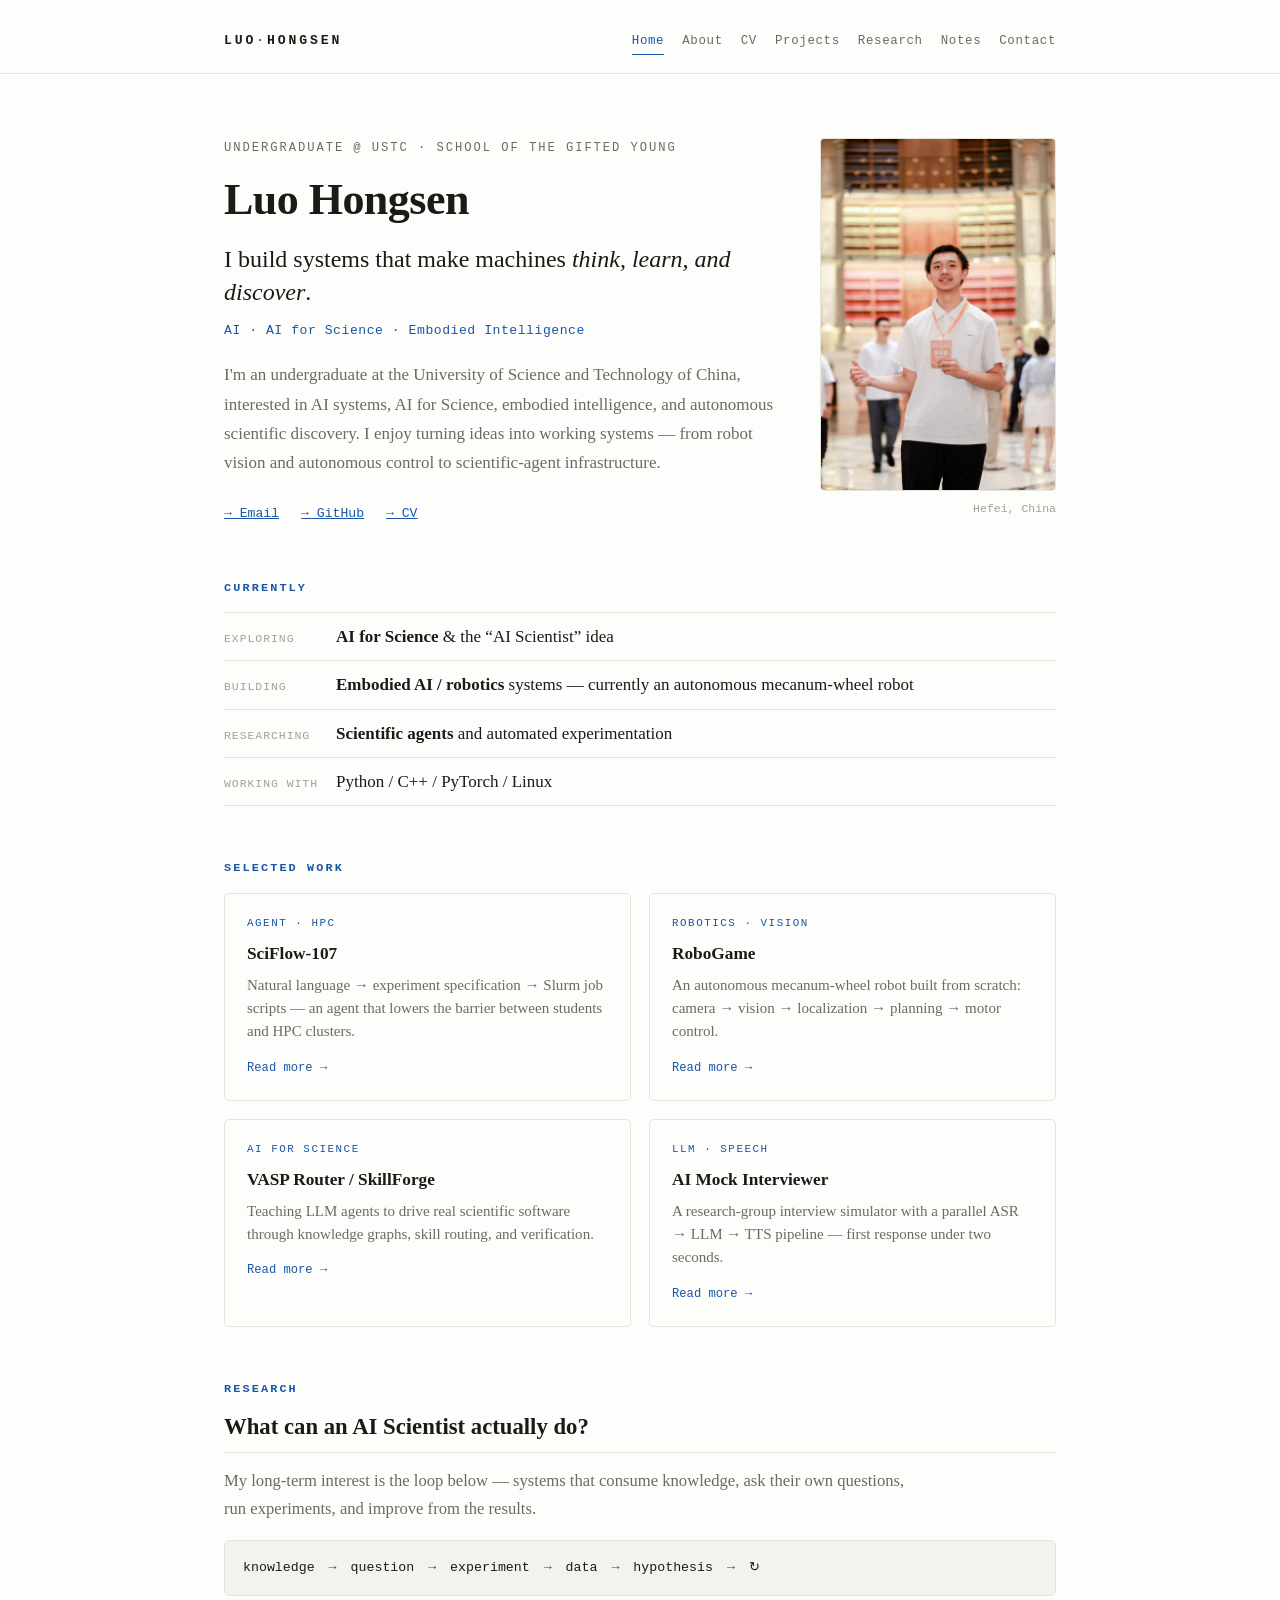
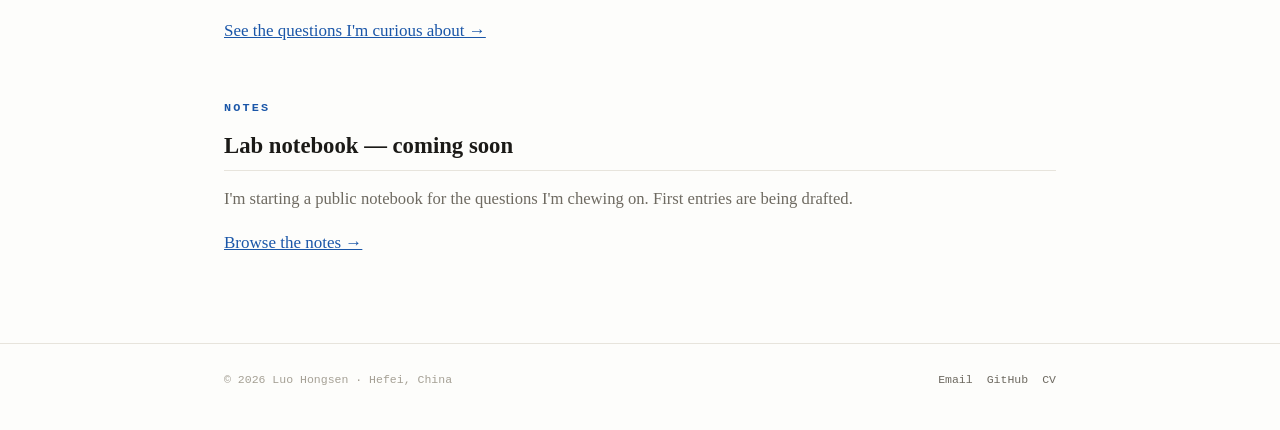
==== index.html @ 3cc77bd3 "Initial version of personal website" ====
<!DOCTYPE html>
<html lang="en">
<head>
  <meta charset="utf-8">
  <meta name="viewport" content="width=device-width, initial-scale=1">
  <title>Luo Hongsen — AI · AI for Science · Embodied Intelligence</title>
  <meta name="description" content="Luo Hongsen is an undergraduate at USTC working on AI systems, AI for Science, scientific agents, and embodied intelligence.">
  <link rel="icon" type="image/svg+xml" href="assets/img/favicon.svg">
  <link rel="stylesheet" href="assets/css/style.css">
</head>
<body>

  <header class="site-header">
    <div class="container">
      <a class="wordmark" href="index.html">Luo<em>&middot;</em>Hongsen</a>
      <nav class="site-nav">
        <a href="index.html" class="active">Home</a>
        <a href="about.html">About</a>
        <a href="cv.html">CV</a>
        <a href="projects.html">Projects</a>
        <a href="research.html">Research</a>
        <a href="notes.html">Notes</a>
        <a href="contact.html">Contact</a>
      </nav>
    </div>
  </header>

  <main class="page">
    <div class="container">

      <!-- ============ HERO ============ -->
      <section class="hero">
        <div class="hero-text">
          <p class="eyebrow">Undergraduate @ USTC &middot; School of the Gifted Young</p>
          <h1>Luo Hongsen</h1>
          <p class="tagline">I build systems that make machines <em>think, learn, and discover</em>.</p>
          <p class="hero-field">AI &middot; AI for Science &middot; Embodied Intelligence</p>
          <p class="lede">
            I'm an undergraduate at the University of Science and Technology of China,
            interested in AI systems, AI for Science, embodied intelligence, and
            autonomous scientific discovery. I enjoy turning ideas into working
            systems — from robot vision and autonomous control to scientific-agent
            infrastructure.
          </p>
          <div class="hero-links">
            <a href="mailto:jasonluohs@mail.ustc.edu.cn">&rarr; Email</a>
            <a href="https://github.com/jasonluohs" target="_blank" rel="noopener">&rarr; GitHub</a>
            <a href="cv.html">&rarr; CV</a>
          </div>
        </div>
        <figure class="hero-photo">
          <!-- 换照片:替换 assets/img/profile.jpg 即可 -->
          <img src="assets/img/profile.jpg" alt="Photo of Luo Hongsen" width="960" height="1440">
          <figcaption>Hefei, China</figcaption>
        </figure>
      </section>

      <!-- ============ CURRENTLY ============ -->
      <section class="section">
        <p class="section-label">Currently</p>
        <ul class="now-list">
          <li><span class="k">Exploring</span><span><strong>AI for Science</strong> &amp; the “AI Scientist” idea</span></li>
          <li><span class="k">Building</span><span><strong>Embodied AI / robotics</strong> systems — currently an autonomous mecanum-wheel robot</span></li>
          <li><span class="k">Researching</span><span><strong>Scientific agents</strong> and automated experimentation</span></li>
          <li><span class="k">Working with</span><span>Python / C++ / PyTorch / Linux</span></li>
        </ul>
      </section>

      <!-- ============ SELECTED WORK ============ -->
      <section class="section">
        <p class="section-label">Selected Work</p>
        <div class="card-grid">
          <a class="card" href="projects.html#sciflow">
            <span class="tag">Agent &middot; HPC</span>
            <h3>SciFlow-107</h3>
            <p>Natural language &rarr; experiment specification &rarr; Slurm job scripts — an agent that lowers the barrier between students and HPC clusters.</p>
            <span class="more">Read more &rarr;</span>
          </a>
          <a class="card" href="projects.html#robogame">
            <span class="tag">Robotics &middot; Vision</span>
            <h3>RoboGame</h3>
            <p>An autonomous mecanum-wheel robot built from scratch: camera &rarr; vision &rarr; localization &rarr; planning &rarr; motor control.</p>
            <span class="more">Read more &rarr;</span>
          </a>
          <a class="card" href="projects.html#vasp-router">
            <span class="tag">AI for Science</span>
            <h3>VASP Router / SkillForge</h3>
            <p>Teaching LLM agents to drive real scientific software through knowledge graphs, skill routing, and verification.</p>
            <span class="more">Read more &rarr;</span>
          </a>
          <a class="card" href="projects.html#interviewer">
            <span class="tag">LLM &middot; Speech</span>
            <h3>AI Mock Interviewer</h3>
            <p>A research-group interview simulator with a parallel ASR &rarr; LLM &rarr; TTS pipeline — first response under two seconds.</p>
            <span class="more">Read more &rarr;</span>
          </a>
        </div>
      </section>

      <!-- ============ RESEARCH TEASER ============ -->
      <section class="section">
        <p class="section-label">Research</p>
        <h2>What can an AI Scientist actually do?</h2>
        <p class="page-intro">
          My long-term interest is the loop below — systems that consume knowledge,
          ask their own questions, run experiments, and improve from the results.
        </p>
        <div class="flow">
          knowledge <span class="arr">&rarr;</span> question <span class="arr">&rarr;</span> experiment <span class="arr">&rarr;</span> data <span class="arr">&rarr;</span> hypothesis <span class="arr">&rarr;</span> &#8635;
        </div>
        <p><a href="research.html">See the questions I'm curious about &rarr;</a></p>
      </section>

      <!-- ============ NOTES TEASER ============ -->
      <section class="section">
        <p class="section-label">Notes</p>
        <h2>Lab notebook — coming soon</h2>
        <p class="page-intro">
          I'm starting a public notebook for the questions I'm chewing on. First entries are being drafted.
        </p>
        <p><a href="notes.html">Browse the notes &rarr;</a></p>
      </section>

    </div>
  </main>

  <footer class="site-footer">
    <div class="container">
      <span>&copy; 2026 Luo Hongsen &middot; Hefei, China</span>
      <nav class="foot-nav">
        <a href="mailto:jasonluohs@mail.ustc.edu.cn">Email</a>
        <a href="https://github.com/jasonluohs" target="_blank" rel="noopener">GitHub</a>
        <a href="cv.html">CV</a>
      </nav>
    </div>
  </footer>

</body>
</html>
---- assets/css/style.css ----
/* ============================================================
   jasonluohs.github.io — minimal academic style
   white paper · black ink · one accent color · monospace details
   ============================================================ */

* { box-sizing: border-box; margin: 0; padding: 0; }

:root {
  --bg: #fdfdfb;
  --text: #1b1a17;
  --muted: #6e6a61;
  --faint: #a5a095;
  --accent: #1a56a8;
  --accent-dark: #123f7d;
  --rule: #e7e4dc;
  --soft: #f4f2ec;
  --serif: "Charter", "Bitstream Charter", "Sitka Text", Cambria, "Source Serif 4", Georgia, serif;
  --mono: ui-monospace, "SF Mono", "Cascadia Code", "JetBrains Mono", Menlo, Consolas, "Liberation Mono", monospace;
}

html { scroll-behavior: smooth; }

body {
  background: var(--bg);
  color: var(--text);
  font-family: var(--serif);
  font-size: 17px;
  line-height: 1.72;
  -webkit-font-smoothing: antialiased;
  text-rendering: optimizeLegibility;
}

.container { max-width: 880px; margin: 0 auto; padding: 0 24px; }

/* ---------- header / nav ---------- */

.site-header { border-bottom: 1px solid var(--rule); }
.site-header .container {
  display: flex; flex-wrap: wrap; align-items: baseline;
  gap: 10px 28px;
  padding-top: 30px; padding-bottom: 18px;
}
.wordmark {
  font-family: var(--mono); font-size: 0.82rem; font-weight: 600;
  letter-spacing: 0.22em; text-transform: uppercase;
  color: var(--text); text-decoration: none; white-space: nowrap;
}
.wordmark em { color: var(--accent); font-style: normal; }
.site-nav {
  margin-left: auto;
  display: flex; flex-wrap: wrap; gap: 4px 18px;
  font-family: var(--mono); font-size: 0.78rem; letter-spacing: 0.05em;
}
.site-nav a {
  color: var(--muted); text-decoration: none;
  padding-bottom: 2px; border-bottom: 1px solid transparent;
}
.site-nav a:hover { color: var(--text); }
.site-nav a.active { color: var(--accent); border-bottom-color: var(--accent); }

/* ---------- typography ---------- */

h1 {
  font-size: clamp(2rem, 5.2vw, 2.75rem);
  line-height: 1.12; font-weight: 600; letter-spacing: -0.012em;
  margin: 0 0 18px;
}
h2 {
  font-size: 1.42rem; line-height: 1.25; font-weight: 600;
  margin: 0 0 14px; padding-bottom: 10px; border-bottom: 1px solid var(--rule);
}
h3 { font-size: 1.08rem; font-weight: 600; line-height: 1.35; }
p { margin: 0 0 14px; }
a { color: var(--accent); }
a:hover { color: var(--accent-dark); }
strong { font-weight: 650; }
em { font-style: italic; }
ul, ol { margin: 0 0 14px 1.3em; }
li { margin-bottom: 6px; }

.page { padding: 56px 0 72px; }
.page-intro { color: var(--muted); font-size: 1.04rem; max-width: 42em; }
.section { margin-top: 52px; }
.section-label {
  font-family: var(--mono); font-size: 0.74rem; font-weight: 600;
  letter-spacing: 0.18em; text-transform: uppercase; color: var(--accent);
  margin: 0 0 14px;
}
.dim { color: var(--muted); }
.mono { font-family: var(--mono); }

hr.rule { border: 0; border-top: 1px solid var(--rule); margin: 44px 0; }

/* ---------- home hero ---------- */

.hero {
  display: grid; grid-template-columns: minmax(0, 1fr) 236px;
  gap: 40px; align-items: start; padding-top: 8px;
}
.eyebrow {
  font-family: var(--mono); font-size: 0.76rem; letter-spacing: 0.16em;
  text-transform: uppercase; color: var(--muted); margin-bottom: 16px;
}
.tagline {
  font-size: clamp(1.25rem, 3vw, 1.5rem); line-height: 1.4;
  color: var(--text); margin: 18px 0 10px;
}
.hero-field {
  font-family: var(--mono); font-size: 0.82rem; color: var(--accent);
  letter-spacing: 0.04em; margin-bottom: 18px;
}
.lede { max-width: 34em; color: var(--muted); }
.hero-links {
  font-family: var(--mono); font-size: 0.82rem;
  display: flex; flex-wrap: wrap; gap: 6px 22px; margin-top: 26px;
}
.hero-photo img {
  display: block; width: 100%; height: auto;
  border: 1px solid var(--rule); border-radius: 4px;
}
.hero-photo figcaption {
  font-family: var(--mono); font-size: 0.72rem; color: var(--faint);
  margin-top: 8px; text-align: right;
}

/* ---------- currently list ---------- */

.now-list { list-style: none; margin-left: 0; }
.now-list li {
  display: flex; gap: 16px; align-items: baseline;
  padding: 9px 0; border-bottom: 1px solid var(--rule);
  margin: 0;
}
.now-list li:first-child { border-top: 1px solid var(--rule); }
.now-list .k {
  font-family: var(--mono); font-size: 0.72rem; letter-spacing: 0.08em;
  text-transform: uppercase; color: var(--faint);
  flex: 0 0 96px;
}

/* ---------- cards ---------- */

.card-grid {
  display: grid; grid-template-columns: repeat(2, minmax(0, 1fr));
  gap: 18px;
}
.card {
  border: 1px solid var(--rule); border-radius: 5px;
  padding: 20px 22px; text-decoration: none; color: var(--text);
  background: transparent;
  transition: border-color 0.15s ease, background 0.15s ease;
  display: block;
}
.card:hover { border-color: var(--accent); background: #ffffff; }
.card .tag {
  font-family: var(--mono); font-size: 0.68rem; letter-spacing: 0.14em;
  text-transform: uppercase; color: var(--accent); display: block;
  margin-bottom: 10px;
}
.card h3 { margin-bottom: 8px; }
.card p { font-size: 0.94rem; color: var(--muted); margin: 0; line-height: 1.55; }
.card .more {
  font-family: var(--mono); font-size: 0.76rem; color: var(--accent);
  display: inline-block; margin-top: 14px;
}

/* ---------- pipeline / diagram ---------- */

.flow {
  font-family: var(--mono); font-size: 0.83rem; line-height: 2;
  color: var(--text); background: var(--soft);
  border: 1px solid var(--rule); border-radius: 5px;
  padding: 14px 18px; margin: 16px 0 20px;
  overflow-x: auto; white-space: nowrap;
}
.flow .arr { color: var(--accent); padding: 0 6px; }

.diagram {
  font-family: var(--mono); font-size: 0.82rem; line-height: 1.75;
  color: var(--muted); background: var(--soft);
  border: 1px solid var(--rule); border-radius: 5px;
  padding: 18px 22px; margin: 16px 0 20px;
  overflow-x: auto; white-space: pre;
}
.diagram b, .diagram strong { color: var(--text); font-weight: 600; }

/* ---------- tech tags ---------- */

.tags { display: flex; flex-wrap: wrap; gap: 8px; margin: 14px 0 4px; }
.tags span {
  font-family: var(--mono); font-size: 0.72rem; color: var(--muted);
  background: var(--soft); border: 1px solid var(--rule);
  border-radius: 3px; padding: 3px 9px;
}

/* ---------- photo placeholder (drop-in slots) ---------- */

.ph {
  border: 1.5px dashed var(--faint); border-radius: 5px;
  background: var(--soft); color: var(--faint);
  font-family: var(--mono); font-size: 0.74rem; line-height: 1.6;
  display: flex; align-items: center; justify-content: center;
  text-align: center; padding: 26px 20px;
}
.ph-grid { display: grid; grid-template-columns: repeat(2, minmax(0, 1fr)); gap: 16px; }

/* ---------- project case study ---------- */

.project { margin-top: 60px; }
.project-header .tag {
  font-family: var(--mono); font-size: 0.7rem; letter-spacing: 0.16em;
  text-transform: uppercase; color: var(--accent); display: block;
  margin-bottom: 10px;
}
.project-header h2 { border-bottom: none; padding-bottom: 0; margin-bottom: 6px; }
.project-sub { color: var(--muted); font-style: italic; margin-bottom: 6px; }
.project h3 {
  font-family: var(--mono); font-size: 0.76rem; font-weight: 600;
  letter-spacing: 0.14em; text-transform: uppercase; color: var(--muted);
  margin: 26px 0 8px;
}
.project p { max-width: 44em; }
.project-links {
  font-family: var(--mono); font-size: 0.8rem;
  display: flex; flex-wrap: wrap; gap: 6px 24px; margin-top: 22px;
}
.project-links a { text-decoration: none; }
.project-links a:hover { text-decoration: underline; }
.project-links .todo { color: var(--faint); }

/* ---------- research ---------- */

.question { margin-top: 40px; }
.question h3 { font-size: 1.22rem; line-height: 1.4; margin-bottom: 10px; }
.question .q-no {
  font-family: var(--mono); font-size: 0.72rem; letter-spacing: 0.16em;
  text-transform: uppercase; color: var(--accent); display: block; margin-bottom: 8px;
}
blockquote {
  border-left: 2px solid var(--accent); padding: 2px 0 2px 18px;
  margin: 14px 0; color: var(--muted); font-style: italic;
  max-width: 40em;
}

/* ---------- timeline ---------- */

.timeline { list-style: none; margin-left: 0; }
.timeline li {
  display: flex; gap: 20px; align-items: baseline;
  padding: 10px 0; border-bottom: 1px solid var(--rule); margin: 0;
}
.timeline li:first-child { border-top: 1px solid var(--rule); }
.timeline .year {
  font-family: var(--mono); font-size: 0.8rem; color: var(--accent);
  flex: 0 0 64px; font-weight: 600;
}

/* ---------- notes ---------- */

.note-list { list-style: none; margin-left: 0; }
.note-list li {
  padding: 13px 0; border-bottom: 1px solid var(--rule); margin: 0;
  display: flex; align-items: baseline; gap: 14px; justify-content: space-between;
}
.note-list li:first-child { border-top: 1px solid var(--rule); }
.note-list .status {
  font-family: var(--mono); font-size: 0.7rem; letter-spacing: 0.1em;
  text-transform: uppercase; color: var(--faint); white-space: nowrap;
}
.note-list .cat {
  font-family: var(--mono); font-size: 0.7rem; letter-spacing: 0.08em;
  text-transform: uppercase; color: var(--accent); white-space: nowrap;
}

/* ---------- CV page ---------- */

.cv-meta {
  font-family: var(--mono); font-size: 0.78rem; color: var(--muted);
  margin-bottom: 8px;
}
.cv-section { margin-top: 44px; }
.cv-entry { margin-top: 22px; }
.cv-row {
  display: flex; justify-content: space-between; align-items: baseline;
  gap: 16px; flex-wrap: wrap;
}
.cv-row h3 { font-size: 1.05rem; }
.cv-row .date { font-family: var(--mono); font-size: 0.76rem; color: var(--muted); white-space: nowrap; }
.cv-sub { color: var(--muted); font-size: 0.95rem; margin: 3px 0 0; }
.cv-entry ul { margin-top: 10px; margin-bottom: 0; }
.cv-entry li { font-size: 0.96rem; margin-bottom: 7px; }
.cv-cols li { margin-bottom: 4px; }

/* ---------- contact ---------- */

.contact-list { list-style: none; margin-left: 0; margin-top: 26px; }
.contact-list li {
  display: flex; align-items: baseline; gap: 18px;
  padding: 13px 0; border-bottom: 1px solid var(--rule); margin: 0;
}
.contact-list li:first-child { border-top: 1px solid var(--rule); }
.contact-list .k {
  font-family: var(--mono); font-size: 0.74rem; letter-spacing: 0.14em;
  text-transform: uppercase; color: var(--muted); flex: 0 0 140px;
}
.contact-list .todo { font-family: var(--mono); font-size: 0.78rem; color: var(--faint); }

/* ---------- footer ---------- */

.site-footer { border-top: 1px solid var(--rule); padding: 26px 0 40px; }
.site-footer .container {
  display: flex; flex-wrap: wrap; gap: 8px 24px; align-items: baseline;
  font-family: var(--mono); font-size: 0.72rem; color: var(--faint);
}
.site-footer .foot-nav { margin-left: auto; display: flex; flex-wrap: wrap; gap: 4px 14px; }
.site-footer a { color: var(--muted); text-decoration: none; }
.site-footer a:hover { color: var(--accent); }

/* ---------- responsive ---------- */

@media (max-width: 760px) {
  body { font-size: 16px; }
  .page { padding: 40px 0 56px; }
  .hero { grid-template-columns: 1fr; gap: 30px; }
  .hero-photo { max-width: 260px; }
  .card-grid, .ph-grid { grid-template-columns: 1fr; }
  .now-list .k { flex-basis: 76px; }
  .contact-list .k { flex-basis: 104px; }
  .site-header .container { padding-top: 24px; }
  .site-nav { margin-left: 0; }
}

/* ---------- print (CV) ---------- */

@media print {
  .site-header, .site-footer, .hero-links, .project-links { display: none; }
  body { font-size: 12px; background: #fff; }
  .page { padding: 0; }
  a { color: var(--text); text-decoration: none; }
}
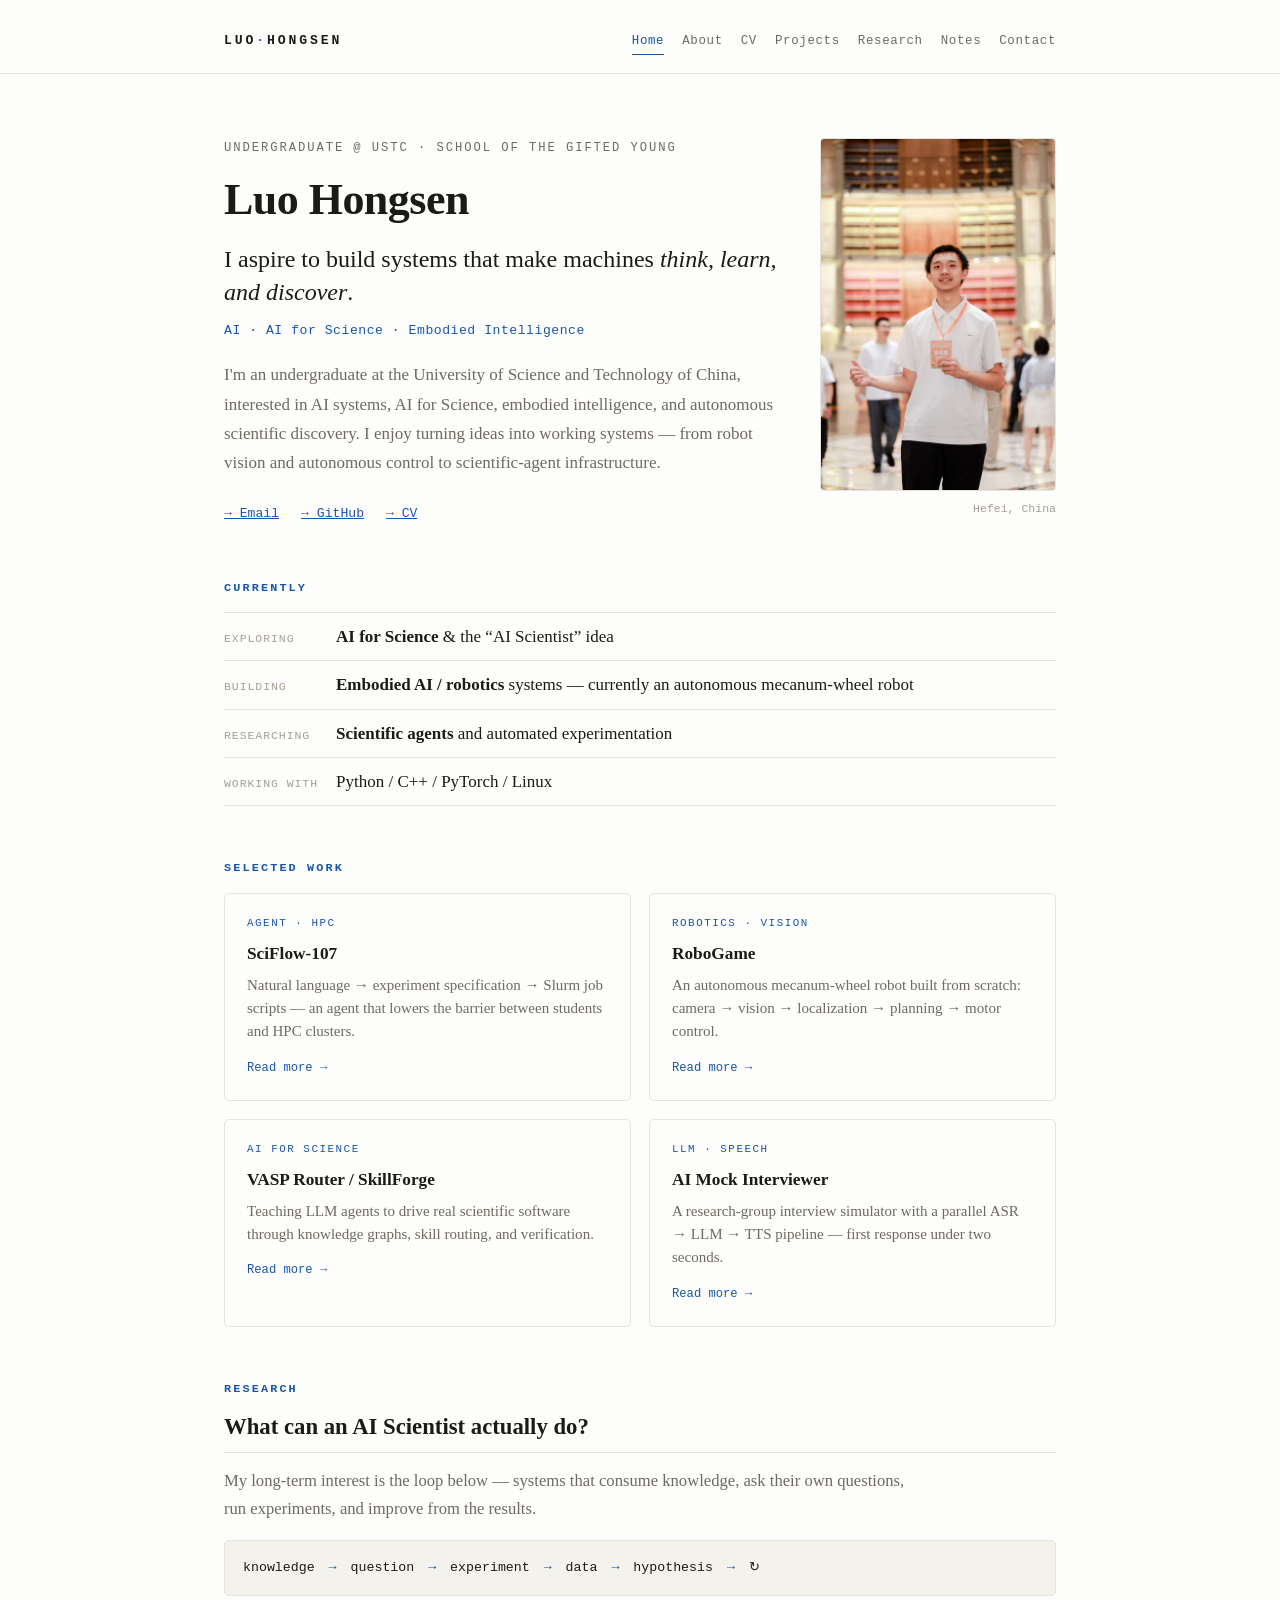
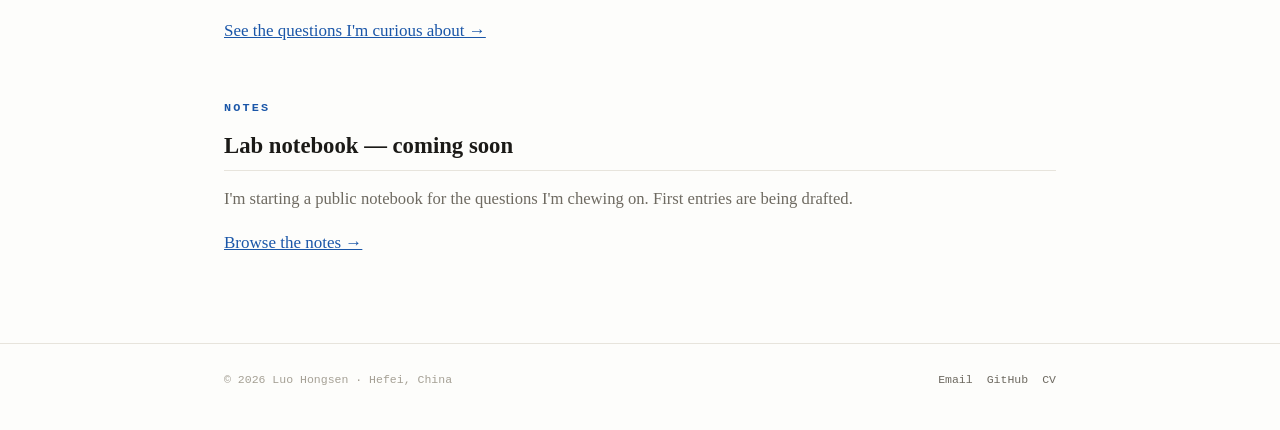
==== commit ae71459b: "加入个人爱好页" ====
--- a/index.html
+++ b/index.html
@@ -33,7 +33,7 @@
         <div class="hero-text">
           <p class="eyebrow">Undergraduate @ USTC &middot; School of the Gifted Young</p>
           <h1>Luo Hongsen</h1>
-          <p class="tagline">I build systems that make machines <em>think, learn, and discover</em>.</p>
+          <p class="tagline">I aspire to build systems that make machines <em>think, learn, and discover</em>.</p>
           <p class="hero-field">AI &middot; AI for Science &middot; Embodied Intelligence</p>
           <p class="lede">
             I'm an undergraduate at the University of Science and Technology of China,
